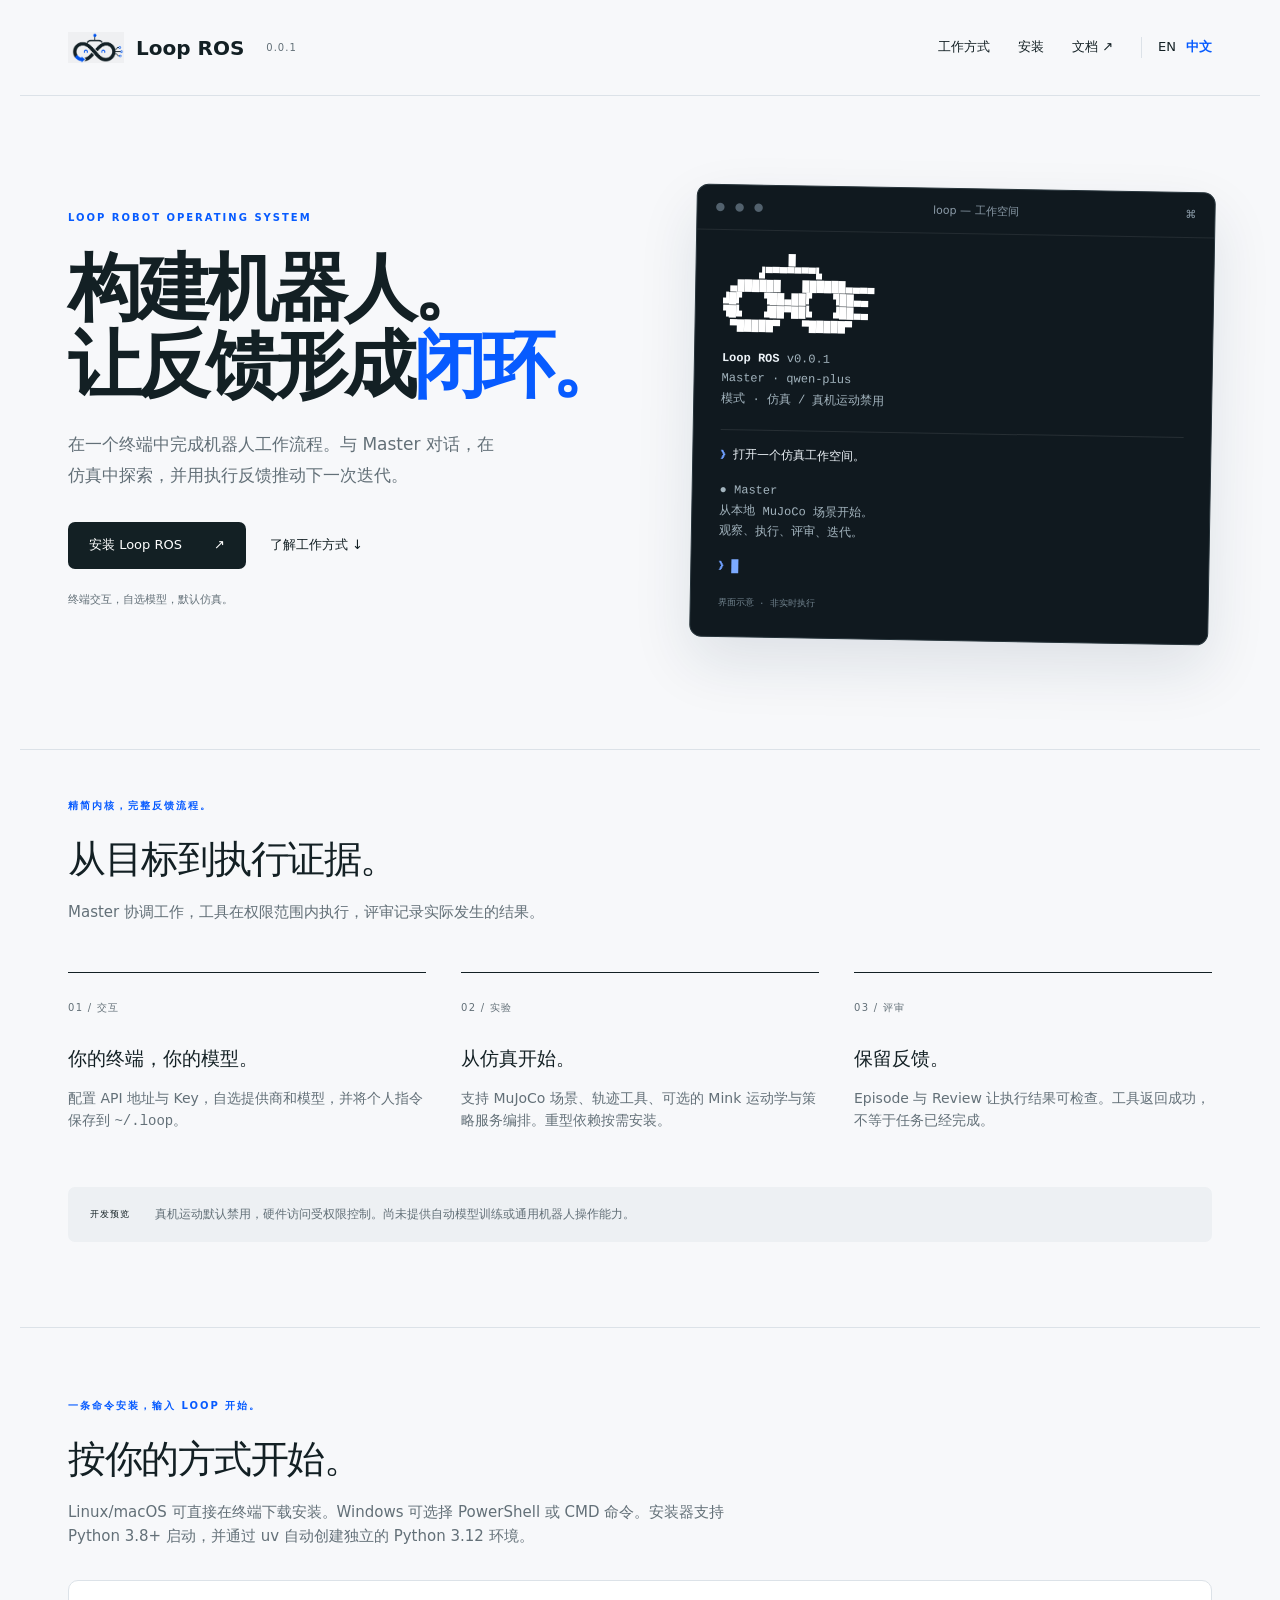
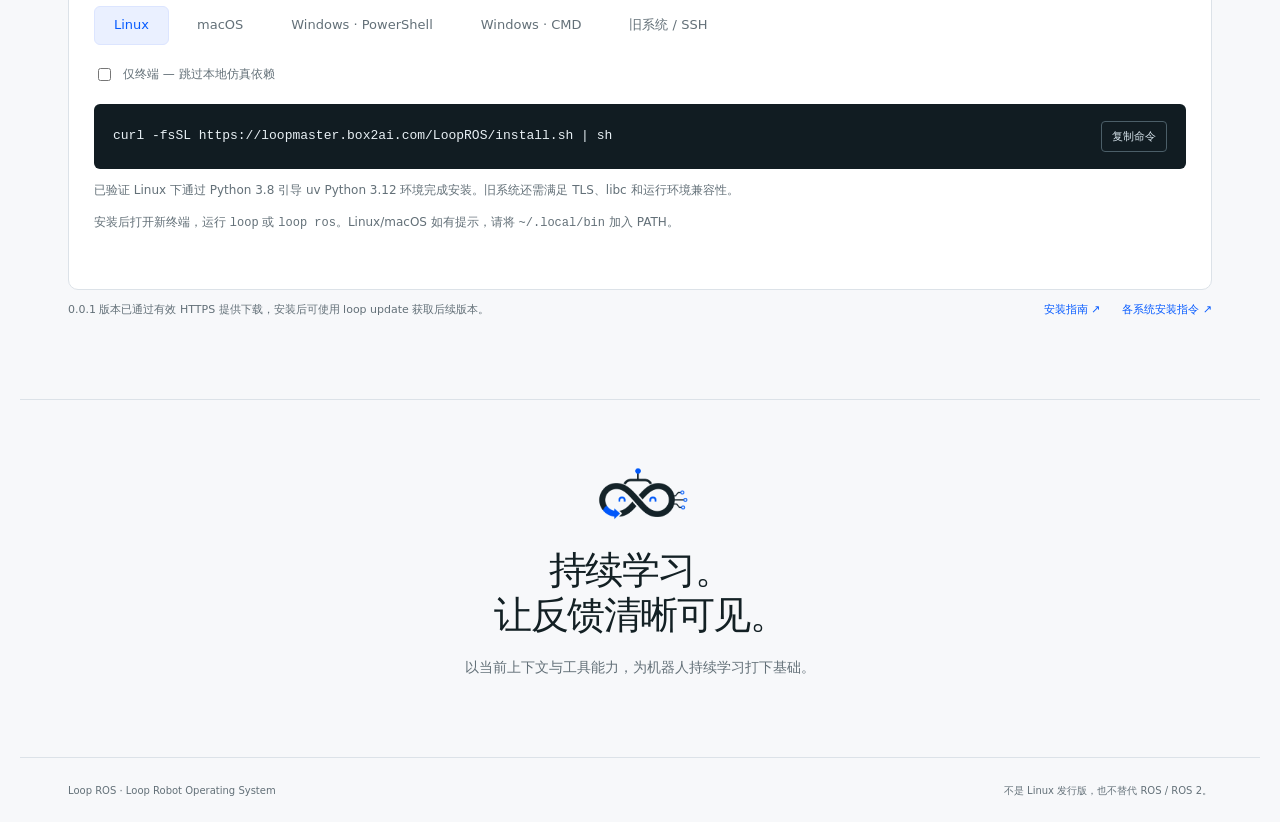
==== website/zh-CN.html @ 5d8b036d "switch tab update" ====
<!doctype html>
<html lang="zh-CN">
<head>
  <meta charset="utf-8">
  <meta name="viewport" content="width=device-width, initial-scale=1">
  <meta name="description" content="Loop ROS — Loop Robot Operating System. 以终端为入口，支持机器人、仿真与基于证据的持续迭代。">
  <title>Loop ROS — 让反馈形成闭环。</title>
  <link rel="icon" type="image/png" sizes="128x128" href="favicon.png">
  <link rel="stylesheet" href="style.css">
  <script src="site.js" defer></script>
</head>
<body>
  <header class="nav wrap">
    <a class="brand" href="#"><img src="../assets/logo.png" alt="" width="56" height="31"> Loop ROS<span class="version">0.0.1</span></a>
    <nav aria-label="主导航"><a href="#system">工作方式</a><a href="#install">安装</a><a href="https://github.com/Boxjod/LoopROS/blob/main/README.zh-CN.md" data-docs>文档 ↗</a><span class="languages" aria-label="Language"><a href="index.html" lang="en">EN</a><a href="zh-CN.html" lang="zh-CN" aria-current="page">中文</a></span></nav>
  </header>
  <main>
    <section class="hero wrap">
      <div class="hero-copy"><p class="eyebrow">LOOP ROBOT OPERATING SYSTEM</p>
        <h1>构建机器人。<br>让反馈形成<em>闭环。</em></h1>
        <p class="lead">在一个终端中完成机器人工作流程。与 Master 对话，在仿真中探索，并用执行反馈推动下一次迭代。</p>
        <div class="actions"><a class="button" href="#install">安装 Loop ROS <span>↗</span></a><a class="quiet" href="#system">了解工作方式 ↓</a></div>
        <p class="fine">终端交互，自选模型，默认仿真。</p>
      </div>
      <div class="terminal" aria-label="Loop ROS 终端会话示意">
        <div class="terminal-top"><span class="dots">● ● ●</span><span>loop — 工作空间</span><span>⌘</span></div>
        <div class="terminal-body"><pre class="mark" aria-hidden="true">         █
     ▟▀▀▀▀▀▀▀▙
 ▄██████   ██████▄▄▄▄
▟█▛   ▜██▄██▛   ▜██▄▄
▜█▙   ▟██▀██▙   ▟██▄▄
 ▀█████▀   ▀█████▀</pre>
          <p><strong>Loop ROS</strong> <span class="muted">v0.0.1</span><br><span class="muted">Master · qwen-plus<br>模式 · 仿真 / 真机运动禁用</span></p>
          <div class="terminal-rule"></div><p><span class="blue">❯</span> 打开一个仿真工作空间。</p>
          <p class="muted">● Master<br>  从本地 MuJoCo 场景开始。<br>  观察、执行、评审、迭代。</p>
          <p><span class="blue">❯</span> <span class="cursor"> </span></p>
          <small>界面示意 · 非实时执行</small>
        </div>
      </div>
    </section>
    <section id="system" class="system wrap">
      <div class="section-heading"><p class="eyebrow">精简内核，完整反馈流程。</p><h2>从目标到执行证据。</h2><p>Master 协调工作，工具在权限范围内执行，评审记录实际发生的结果。</p></div>
      <div class="cards">
        <article><span class="number">01 / 交互</span><h3>你的终端，你的模型。</h3><p>配置 API 地址与 Key，自选提供商和模型，并将个人指令保存到 <code>~/.loop</code>。</p></article>
        <article><span class="number">02 / 实验</span><h3>从仿真开始。</h3><p>支持 MuJoCo 场景、轨迹工具、可选的 Mink 运动学与策略服务编排。重型依赖按需安装。</p></article>
        <article><span class="number">03 / 评审</span><h3>保留反馈。</h3><p>Episode 与 Review 让执行结果可检查。工具返回成功，不等于任务已经完成。</p></article>
      </div>
      <div class="boundary"><span>开发预览</span><p>真机运动默认禁用，硬件访问受权限控制。尚未提供自动模型训练或通用机器人操作能力。</p></div>
    </section>
    <section id="install" class="installation wrap">
      <div class="section-heading"><p class="eyebrow">一条命令安装，输入 LOOP 开始。</p><h2>按你的方式开始。</h2><p>Linux/macOS 可直接在终端下载安装。Windows 可选择 PowerShell 或 CMD 命令。安装器支持 Python 3.8+ 启动，并通过 uv 自动创建独立的 Python 3.12 环境。</p></div>
      <div class="install-box">
        <div class="platforms" role="group" aria-label="选择操作系统">
          <button type="button" data-platform="linux" aria-pressed="true">Linux</button><button type="button" data-platform="mac" aria-pressed="false">macOS</button><button type="button" data-platform="windows" aria-pressed="false">Windows · PowerShell</button><button type="button" data-platform="cmd" aria-pressed="false">Windows · CMD</button><button type="button" data-platform="legacy" aria-pressed="false">旧系统 / SSH</button>
        </div>
        <label class="option"><input type="checkbox" id="light"> 仅终端 — 跳过本地仿真依赖</label>
        <div class="command-row"><code id="command">curl -fsSL https://loopmaster.box2ai.com/LoopROS/install.sh | sh</code><button type="button" id="copy">复制命令</button></div>
        <p id="platform-note" class="note">已验证 Linux 下通过 Python 3.8 引导 uv Python 3.12 环境完成安装。</p>
        <p class="note">安装后打开新终端，运行 <code>loop</code> 或 <code>loop ros</code>。Linux/macOS 如有提示，请将 <code>~/.local/bin</code> 加入 PATH。</p>
        <p id="copy-status" class="copy-status" role="status" aria-live="polite"></p>
      </div>
      <noscript><p>JavaScript 未启用。请在 <a href="https://github.com/Boxjod/LoopROS/blob/main/README.zh-CN.md#按系统安装">GitHub 中文 README</a> 查看 Linux、macOS、Windows 与旧系统的安装指令。</p></noscript>
      <div class="install-bottom"><p>0.0.1 版本已通过有效 HTTPS 提供下载，安装后可使用 loop update 获取后续版本。</p><a href="https://github.com/Boxjod/LoopROS/blob/main/README.zh-CN.md">安装指南 ↗</a><a href="https://github.com/Boxjod/LoopROS/blob/main/README.zh-CN.md#按系统安装">各系统安装指令 ↗</a></div>
    </section>
    <section class="closing wrap"><img src="../assets/logo.png" width="100" height="55" alt="Loop ROS 无限环机器人标志"><h2>持续学习。<br>让反馈清晰可见。</h2><p>以当前上下文与工具能力，为机器人持续学习打下基础。</p></section>
  </main>
  <footer class="wrap"><span>Loop ROS · Loop Robot Operating System</span><span>不是 Linux 发行版，也不替代 ROS / ROS 2。</span></footer>
</body>
</html>
---- website/style.css ----
:root{color-scheme:light;--paper:#f7f8fa;--ink:#132024;--muted:#637078;--blue:#075bff;--line:#dce2e8}
*{box-sizing:border-box}html{scroll-behavior:smooth;scroll-padding-top:35px}body{margin:0;background:var(--paper);color:var(--ink);font-family:Inter,ui-sans-serif,system-ui,-apple-system,BlinkMacSystemFont,"Segoe UI",sans-serif;line-height:1.6}a{color:inherit;text-decoration:none}button,input{font:inherit}button,a,input{touch-action:manipulation}:focus-visible{outline:3px solid var(--blue);outline-offset:5px}.wrap{max-width:1240px;margin:auto;padding-left:48px;padding-right:48px}.nav{height:96px;display:flex;align-items:center;justify-content:space-between;gap:24px;border-bottom:1px solid var(--line)}.brand{display:flex;align-items:center;gap:12px;font-size:20px;font-weight:750;white-space:nowrap}.brand img{width:56px;height:auto;flex-shrink:0;object-fit:contain;mix-blend-mode:multiply}.version{font-size:10px;letter-spacing:1px;color:var(--muted);margin-left:10px;font-weight:500}nav{display:flex;gap:28px;font-size:13px}nav a:hover,.quiet:hover{color:var(--blue)}.hero{display:grid;grid-template-columns:1.08fr 1fr;gap:65px;padding-top:92px;padding-bottom:108px;align-items:center}.eyebrow{font-size:10px;font-weight:700;letter-spacing:2px;color:var(--blue);margin:0 0 23px}h1{font-size:clamp(48px,5.7vw,76px);line-height:1.06;letter-spacing:-4px;font-weight:600;margin:0 0 26px}h1 em{font-style:normal;color:var(--blue)}.lead{font-size:17px;color:var(--muted);max-width:440px;line-height:1.8}.actions{display:flex;gap:24px;align-items:center;margin-top:32px}.button{background:var(--ink);color:white;padding:13px 21px;border-radius:7px;font-size:13px;display:inline-flex;gap:32px}.button:hover{background:var(--blue)}.quiet{font-size:13px}.fine{font-size:11px;color:var(--muted);margin-top:22px}.terminal{background:#10191f;color:#edf3f8;border:1px solid #27343b;border-radius:12px;box-shadow:0 25px 60px #162e481c;transform:rotate(1deg)}.terminal-top{display:flex;justify-content:space-between;padding:13px 18px;border-bottom:1px solid #ffffff15;font-size:11px;color:#8b9ba8}.dots{letter-spacing:3px;color:#52616d}.terminal-body{padding:24px 27px;font:12px/1.7 ui-monospace,SFMono-Regular,Consolas,monospace}.terminal-body p{margin:15px 0}.mark{font:12px/1.1 ui-monospace,SFMono-Regular,Consolas,monospace;margin:0;white-space:pre;color:white}.muted{color:#a3b4be}.blue{color:#6f9fff}.terminal-rule{border-top:1px solid #ffffff18;margin-top:20px}.terminal small{color:#71838e;font-size:9px}.cursor{display:inline-block;background:#7caaff;width:7px;height:14px;vertical-align:middle}.system{padding-top:48px;padding-bottom:85px;border-top:1px solid var(--line)}.section-heading{max-width:660px}.section-heading h2,.closing h2{font-size:38px;line-height:1.18;letter-spacing:-1.5px;font-weight:550;margin:0 0 18px}.section-heading>p:last-child{font-size:15px;color:var(--muted)}.cards{display:grid;grid-template-columns:repeat(3,1fr);gap:35px;margin-top:48px}.cards article{border-top:1px solid var(--ink);padding-top:20px}.number{font-size:10px;letter-spacing:1.3px;color:var(--muted)}h3{font-size:19px;font-weight:550;margin:24px 0 12px}.cards p{font-size:14px;color:var(--muted)}code{font-family:ui-monospace,SFMono-Regular,Consolas,monospace}.boundary{margin-top:40px;background:#edf0f3;padding:18px 22px;border-radius:7px;display:flex;align-items:center;gap:25px}.boundary span{font-size:9px;letter-spacing:1px;white-space:nowrap}.boundary p{margin:0;color:var(--muted);font-size:12px}.installation{border-top:1px solid var(--line);padding-top:70px;padding-bottom:70px}.install-box{margin-top:32px;border:1px solid var(--line);border-radius:10px;padding:25px;background:#fff}.platforms{display:flex;gap:8px;flex-wrap:wrap}.platforms button{padding:8px 19px;border:1px solid transparent;border-radius:6px;color:var(--muted);background:transparent;cursor:pointer;font-size:13px}.platforms button[aria-pressed=true]{background:#eaf0ff;color:var(--blue);border-color:#dce5ff}.option{display:flex;align-items:center;gap:9px;font-size:12px;color:var(--muted);margin:20px 0}.option input{accent-color:var(--blue)}.command-row{background:#111c22;color:#e8f0f5;display:flex;align-items:center;gap:15px;padding:17px 19px;border-radius:6px}.command-row code{flex:1;overflow-wrap:anywhere;font-size:13px}.command-row button{border:1px solid #4b5e68;color:#d5e2ea;background:transparent;border-radius:4px;padding:6px 10px;cursor:pointer;font-size:11px;white-space:nowrap}.command-row button:hover{background:#304553}.note{font-size:12px;color:var(--muted);margin-bottom:0}.copy-status{font-size:12px;color:var(--blue);min-height:19px;margin-bottom:0}.install-bottom{display:flex;gap:22px;align-items:center;font-size:11px;color:var(--muted);flex-wrap:wrap}.install-bottom p{flex:1;min-width:240px}.install-bottom a{color:var(--blue)}.closing{text-align:center;border-top:1px solid var(--line);padding-top:65px;padding-bottom:65px}.closing img{object-fit:contain;mix-blend-mode:multiply;margin-bottom:20px}.closing p{color:var(--muted);font-size:14px}footer{border-top:1px solid var(--line);display:flex;justify-content:space-between;gap:25px;padding-top:25px;padding-bottom:25px;font-size:10px;color:var(--muted)}
@media(max-width:850px){.wrap{padding-left:24px;padding-right:24px}.hero{gap:35px;grid-template-columns:1fr;padding-top:55px;padding-bottom:60px}.hero-copy{max-width:620px}.terminal{transform:none;max-width:580px;width:100%}.cards{gap:20px}.version{display:none}.section-heading h2,.closing h2{font-size:32px}.boundary{display:block}.boundary p{margin-top:8px}}
@media(max-width:520px){.nav{height:76px}.brand{font-size:17px;gap:7px}nav{gap:14px;font-size:12px}nav a:first-child{display:none}h1{letter-spacing:-2.5px}.cards{grid-template-columns:1fr}.actions{gap:18px}.command-row{align-items:flex-start;flex-direction:column}.platforms button{padding:8px 12px}.terminal-body{padding:22px 19px;font-size:11px}.system,.installation{padding-top:45px;padding-bottom:45px}footer{flex-direction:column;gap:5px}}
.hero>*{min-width:0}.terminal-body{overflow-wrap:anywhere}
/* Lift the PNG's off-white matte to white before multiply blending it away. */
.closing img{background:transparent;filter:brightness(1.05)}
@media(max-width:520px){.hero{grid-template-columns:minmax(0,1fr)}.nav{gap:12px}.lead{max-width:100%}h1{font-size:44px}.actions{flex-wrap:wrap}}
@media(prefers-reduced-motion:reduce){html{scroll-behavior:auto}}

.languages{display:inline-flex;gap:10px;border-left:1px solid var(--line);padding-left:16px}.languages a[aria-current=page]{color:var(--blue);font-weight:700}.languages a{display:inline!important}@media(max-width:520px){nav{gap:10px}.languages{gap:8px;padding-left:10px}.brand{font-size:15px}.brand img{width:42px}}
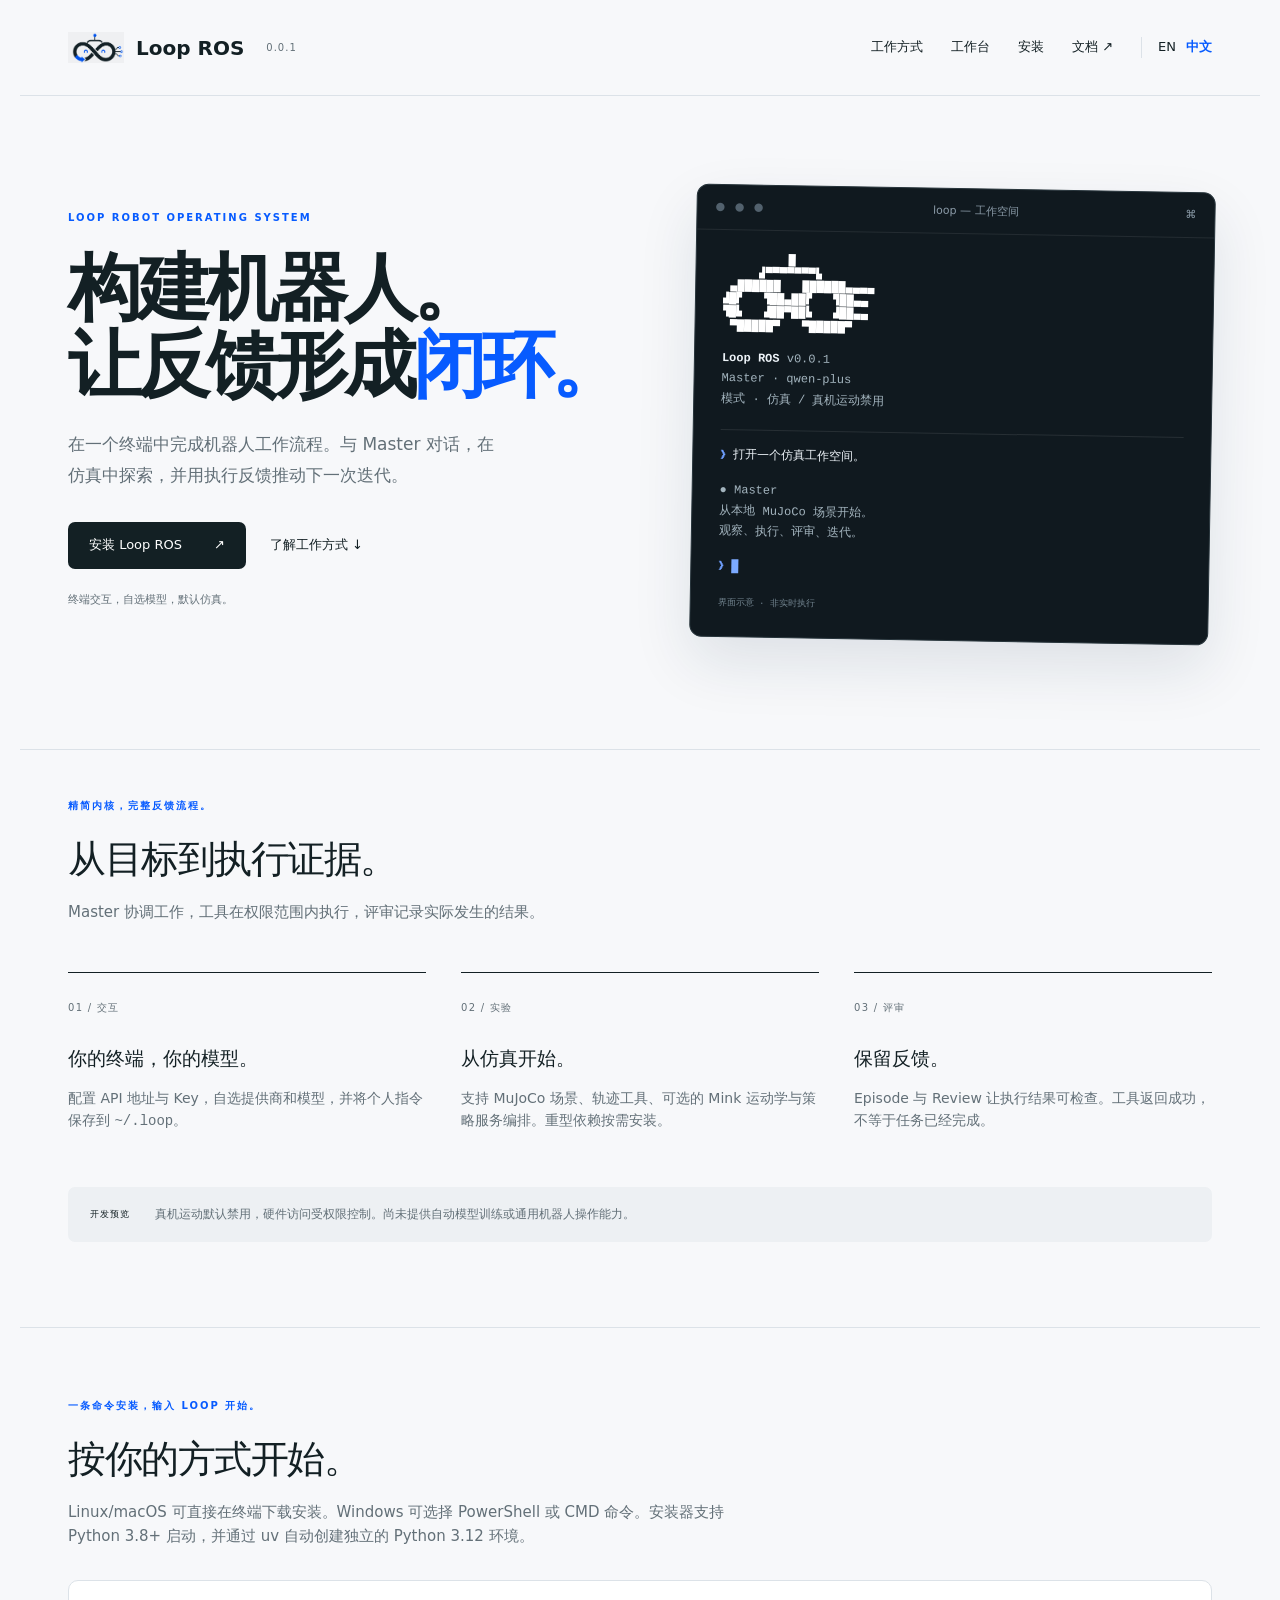
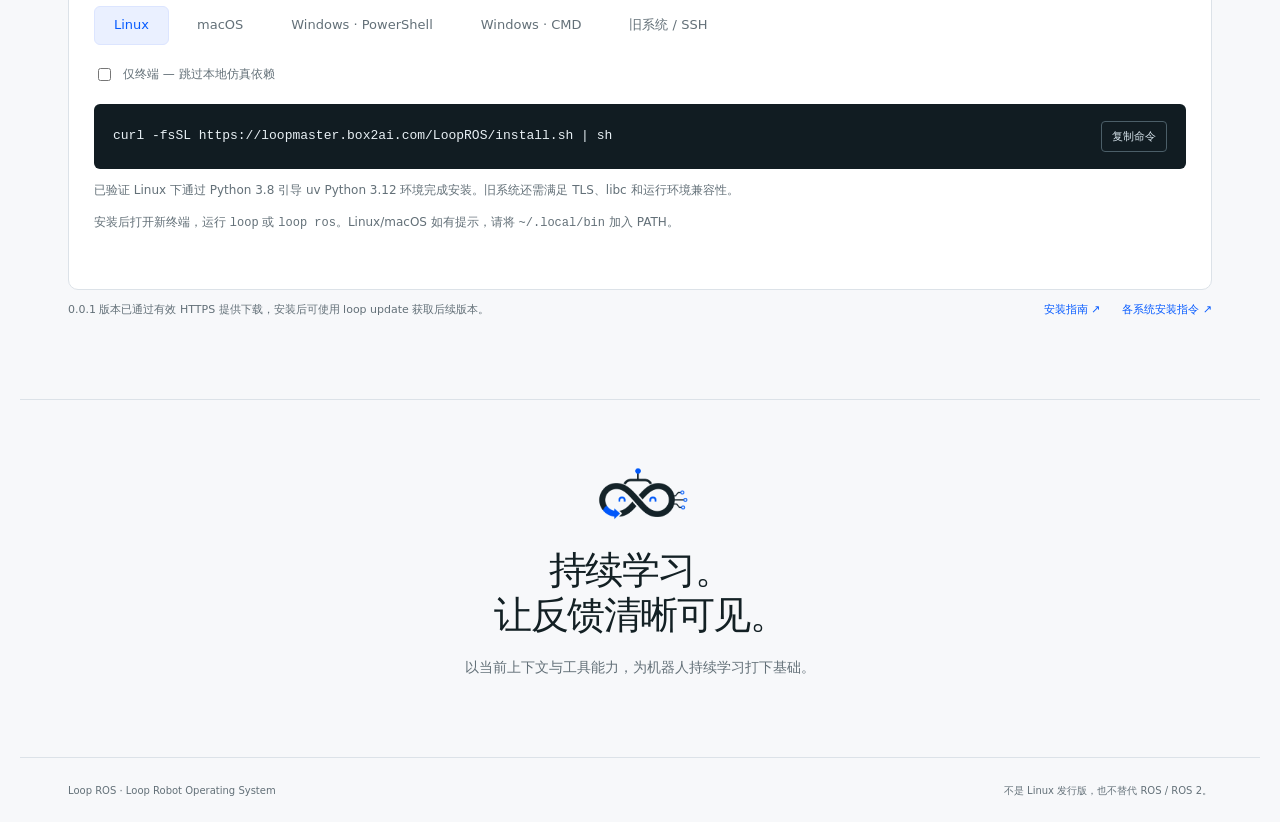
==== commit 1999c438: "task queue" ====
--- a/website/zh-CN.html
+++ b/website/zh-CN.html
@@ -12,7 +12,7 @@
 <body>
   <header class="nav wrap">
     <a class="brand" href="#"><img src="../assets/logo.png" alt="" width="56" height="31"> Loop ROS<span class="version">0.0.1</span></a>
-    <nav aria-label="主导航"><a href="#system">工作方式</a><a href="#install">安装</a><a href="https://github.com/Boxjod/LoopROS/blob/main/README.zh-CN.md" data-docs>文档 ↗</a><span class="languages" aria-label="Language"><a href="index.html" lang="en">EN</a><a href="zh-CN.html" lang="zh-CN" aria-current="page">中文</a></span></nav>
+    <nav aria-label="主导航"><a href="#system">工作方式</a><a href="workbench.html">工作台</a><a href="#install">安装</a><a href="https://github.com/Boxjod/LoopROS/blob/main/README.zh-CN.md" data-docs>文档 ↗</a><span class="languages" aria-label="Language"><a href="index.html" lang="en">EN</a><a href="zh-CN.html" lang="zh-CN" aria-current="page">中文</a></span></nav>
   </header>
   <main>
     <section class="hero wrap">
